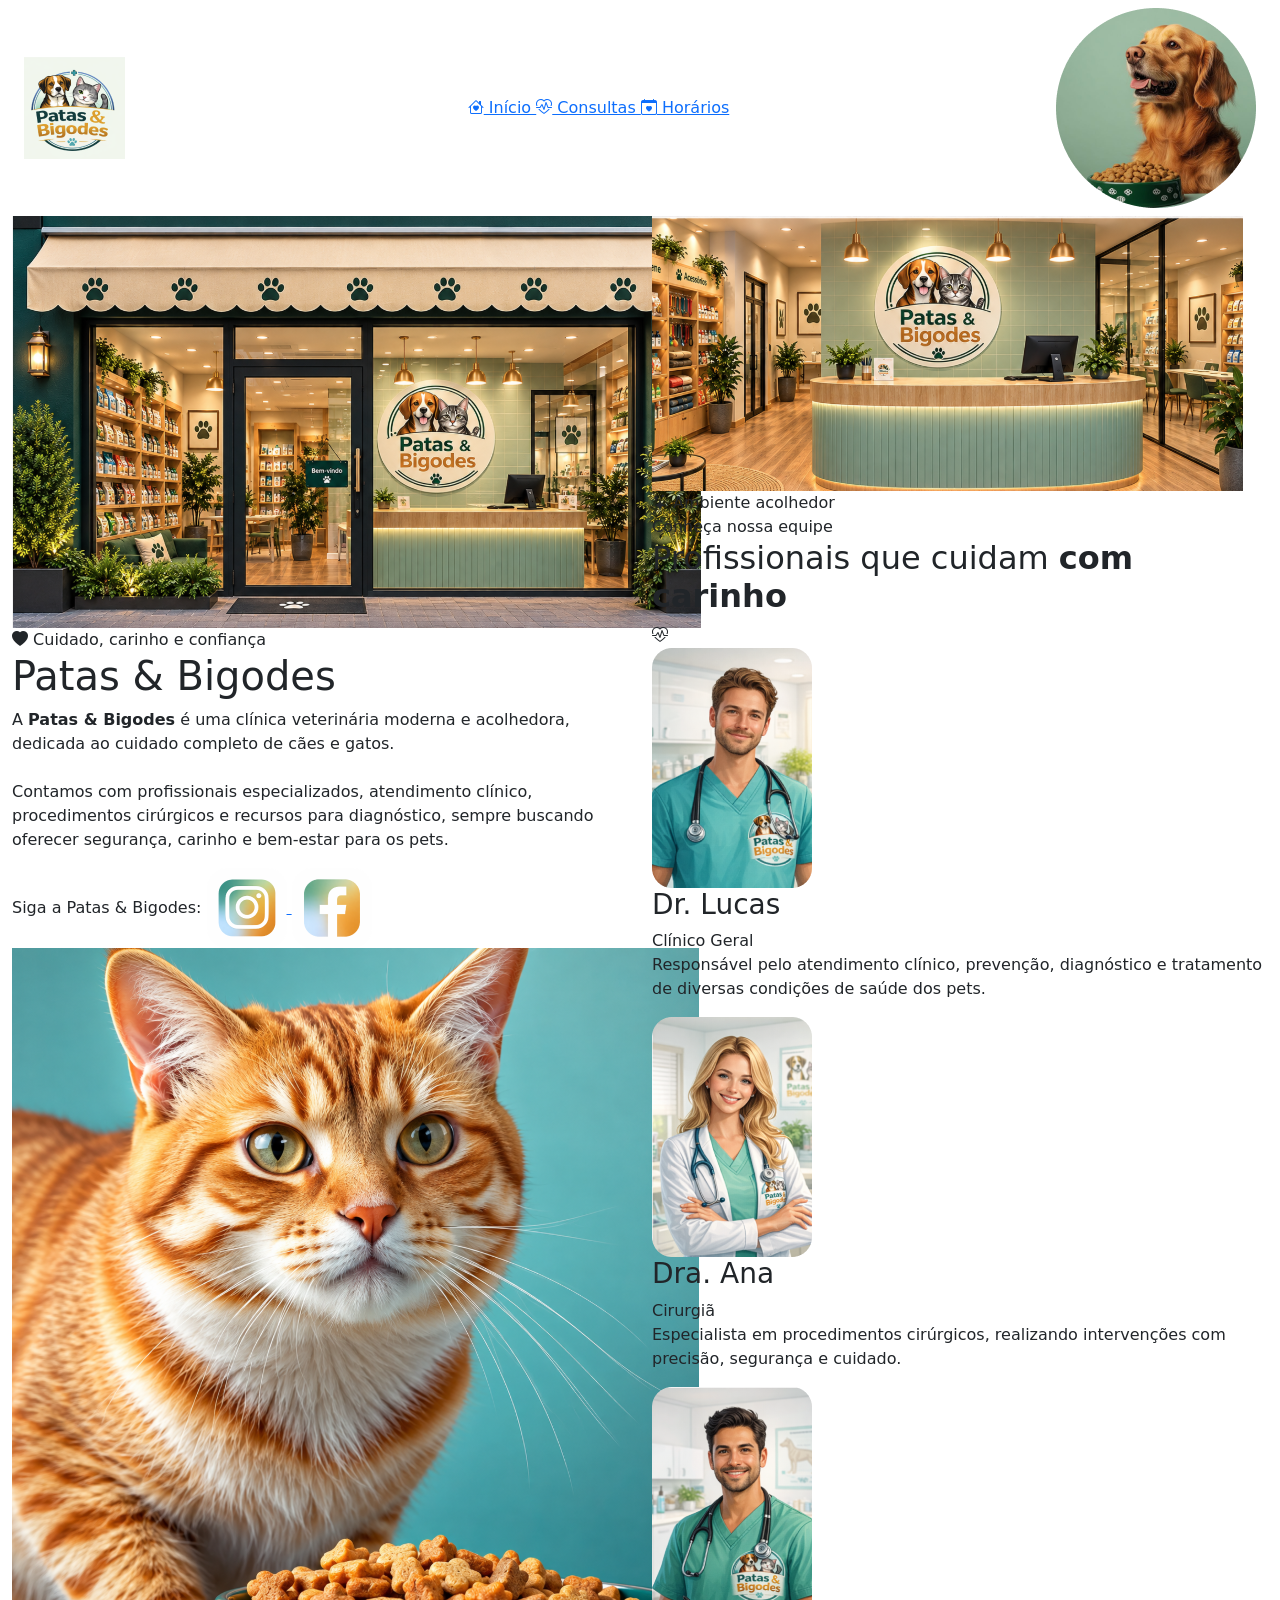
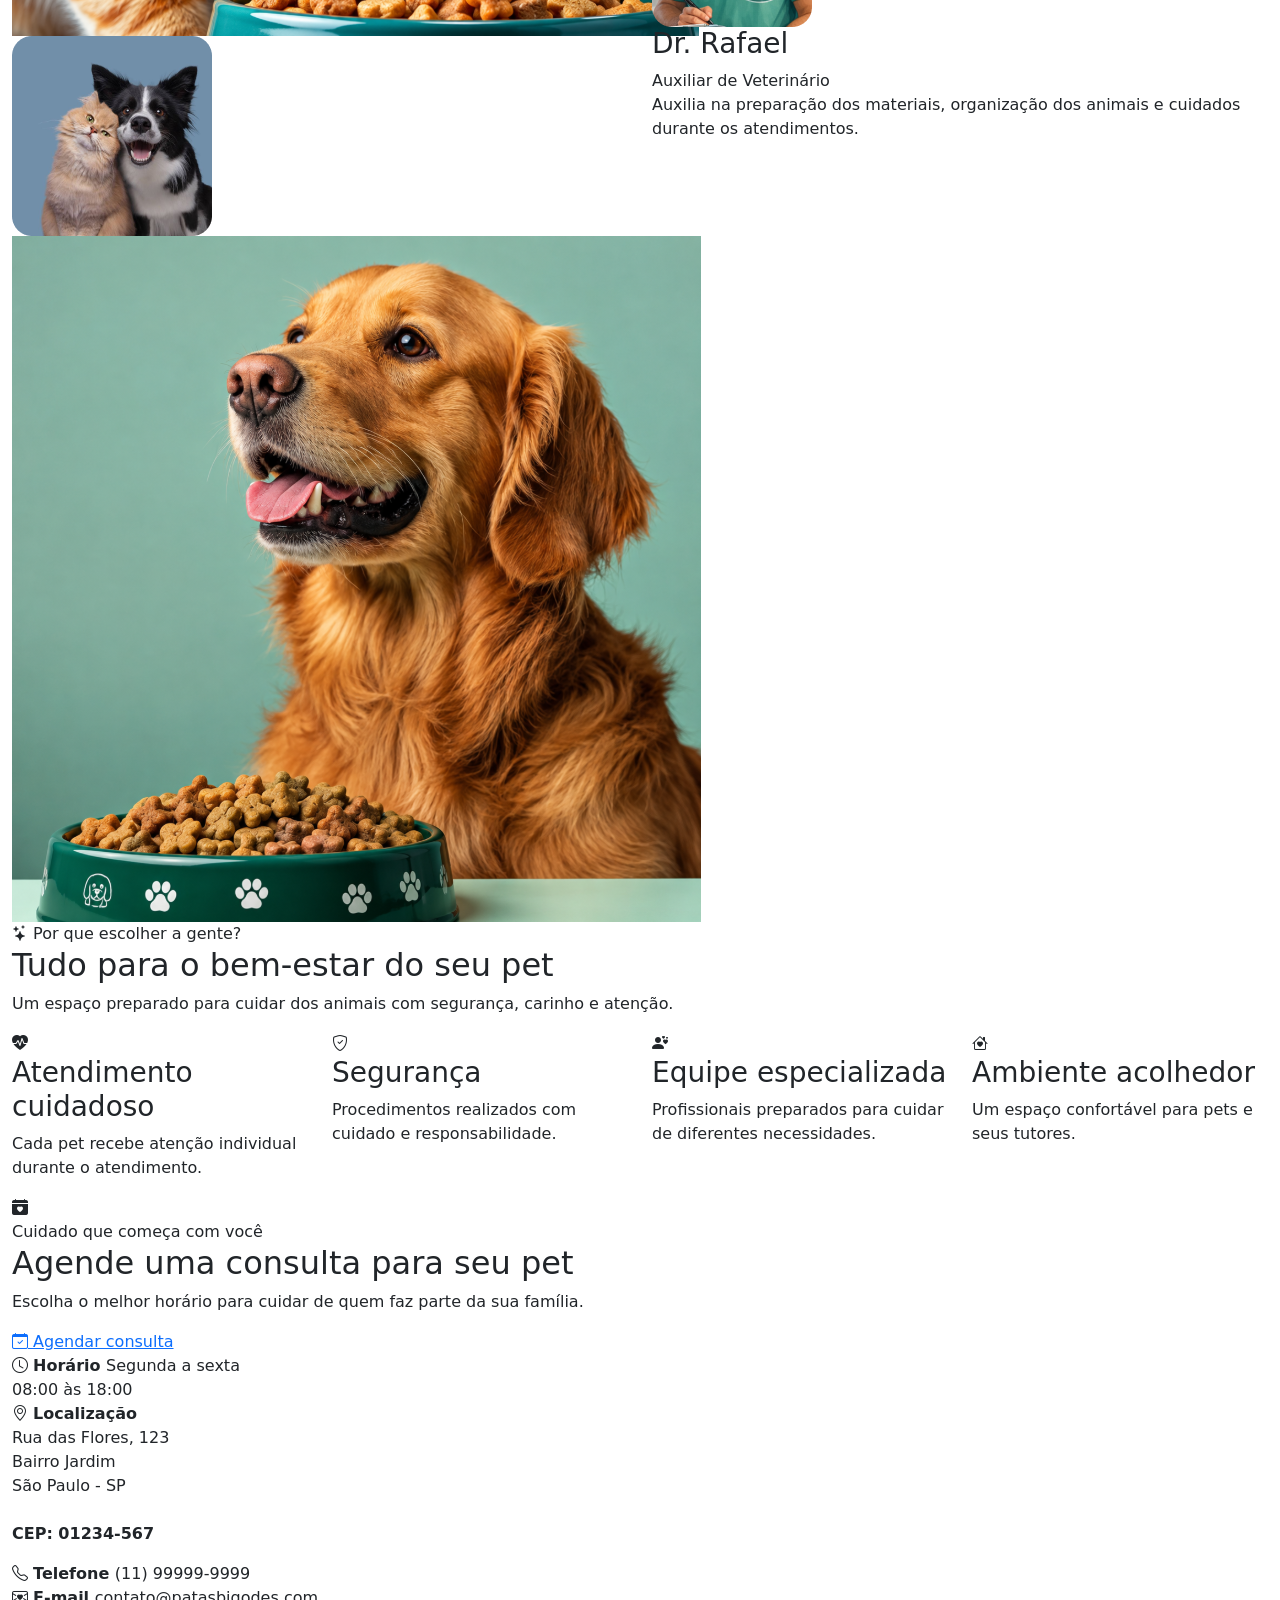
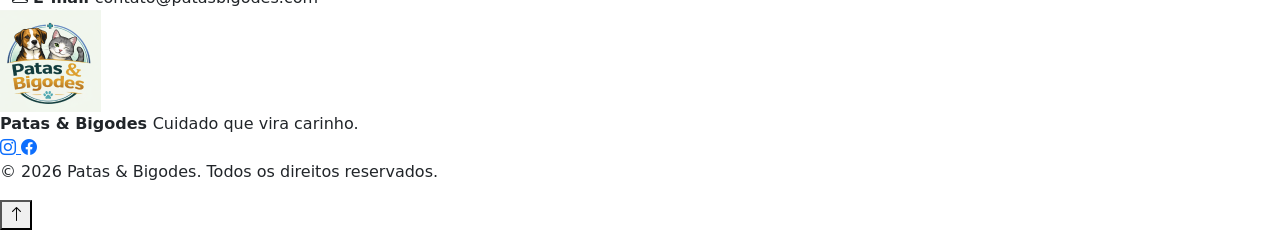
==== src/main/resources/templates/apresentacao.html @ 88928b93 "Primeiro commit" ====
<!DOCTYPE html>
<html lang="pt-BR">

<head>
    <meta charset="UTF-8">
    <meta name="viewport" content="width=device-width, initial-scale=1.0">

    <title>Patas & Bigodes | Clínica Veterinária</title>

    <!-- Bootstrap -->
    <link href="https://cdn.jsdelivr.net/npm/bootstrap@5.3.8/dist/css/bootstrap.min.css" rel="stylesheet">

    <!-- Bootstrap Icons -->
    <link rel="stylesheet" href="https://cdn.jsdelivr.net/npm/bootstrap-icons@1.13.1/font/bootstrap-icons.min.css">

    <!-- CSS próprio -->
    <link rel="stylesheet" href="/static/css/apresentacao.css">
</head>

<body>

    <!-- ================= HEADER ================= -->

    <header class="header">

        <nav class="navbar navbar-expand-lg navbar-dark">

            <div class="container-fluid px-3 px-lg-4">

                <!-- LOGO -->
                <a href="apresentacao.html" class="navbar-brand">
                    <img src="../static/img/logo.png" class="logo" alt="Logo Patas & Bigodes">
                </a>

                <!-- MENU MOBILE -->
                <button class="navbar-toggler" type="button" data-bs-toggle="collapse" data-bs-target="#menuPrincipal"
                    aria-controls="menuPrincipal" aria-expanded="false" aria-label="Abrir menu">

                    <span class="navbar-toggler-icon"></span>

                </button>

                <!-- MENU -->
                <div class="collapse navbar-collapse" id="menuPrincipal">

                    <div class="menu mx-auto">

                        <a href="apresentacao.html" class="menu-link ativo">
                            <i class="bi bi-house-heart"></i>
                            Início
                        </a>

                        <a href="consultas.html" class="menu-link">
                            <i class="bi bi-heart-pulse"></i>
                            Consultas
                        </a>

                        <a href="horarios.html" class="menu-link">
                            <i class="bi bi-calendar-heart"></i>
                            Horários
                        </a>

                    </div>

                    <!-- PERFIL -->
                    <a href="/templates/carteirinha.html" class="perfil-link">

                        <img src="../static/img/cachorro.png" class="perfil" alt="Área do cliente">

                    </a>

                </div>

            </div>

        </nav>

    </header>


    <!-- ================= CONTEÚDO ================= -->

    <main>

        <!-- HERO -->

        <section class="hero">

            <div class="container-fluid">

                <div class="row g-4 align-items-stretch">

                    <!-- COLUNA ESQUERDA -->

                    <div class="col-lg-6">

                        <div class="card-principal h-100">

                            <div class="imagem-container">

                                <img src="../static/img/vet.png" class="imagem-principal"
                                    alt="Parte externa da clínica veterinária">

                                <div class="imagem-legenda">
                                    <i class="bi bi-heart-fill"></i>
                                    Cuidado, carinho e confiança
                                </div>

                            </div>


                            <div class="conteudo-principal">

                                <h1 class="titulo">
                                    Patas
                                    <span>&</span>
                                    Bigodes
                                </h1>

                                <p class="descricao">

                                    A <strong>Patas & Bigodes</strong> é uma clínica
                                    veterinária moderna e acolhedora, dedicada ao
                                    cuidado completo de cães e gatos.

                                    <br><br>

                                    Contamos com profissionais especializados,
                                    atendimento clínico, procedimentos cirúrgicos
                                    e recursos para diagnóstico, sempre buscando
                                    oferecer segurança, carinho e bem-estar para
                                    os pets.

                                </p>


                                <!-- REDES SOCIAIS -->

                                <div class="redes">

                                    <span class="redes-titulo">
                                        Siga a Patas & Bigodes:
                                    </span>

                                    <a href="#" class="rede" aria-label="Instagram">

                                        <img src="../static/img/insta.png" alt="Instagram">

                                    </a>

                                    <a href="#" class="rede" aria-label="Facebook">

                                        <img src="../static/img/facebook.png" alt="Facebook">

                                    </a>

                                </div>


                                <!-- PETS -->

                                <div class="animais">

                                    <div class="animal-item">
                                        <img src="../static/img/cat.png" class="animal" alt="Gato">
                                    </div>

                                    <div class="animal-item destaque">
                                        <img src="../static/img/cat_dog.png" class="animal" alt="Gato e cachorro">
                                    </div>

                                    <div class="animal-item">
                                        <img src="../static/img/dog.png" class="animal" alt="Cachorro">
                                    </div>

                                </div>

                            </div>

                        </div>

                    </div>


                    <!-- COLUNA DIREITA -->

                    <div class="col-lg-6">

                        <div class="card-recepcao h-100">

                            <div class="imagem-recepcao-container">

                                <img src="../static/img/vet2.png" class="imagem-recepcao" alt="Recepção da clínica">

                                <div class="recepcao-badge">

                                    <i class="bi bi-stars"></i>

                                    Ambiente acolhedor

                                </div>

                            </div>


                            <div class="profissionais-area">

                                <div class="section-title">

                                    <div>
                                        <span>Conheça nossa equipe</span>

                                        <h2>
                                            Profissionais que cuidam
                                            <strong>com carinho</strong>
                                        </h2>
                                    </div>

                                    <i class="bi bi-heart-pulse"></i>

                                </div>


                                <!-- PROFISSIONAL 1 -->

                                <article class="profissional">

                                    <img src="../static/img/dr_lucas.png" class="foto-profissional" alt="Dr. Lucas">

                                    <div class="texto-profissional">

                                        <h3>
                                            Dr. Lucas
                                        </h3>

                                        <span class="cargo">
                                            Clínico Geral
                                        </span>

                                        <p>
                                            Responsável pelo atendimento clínico,
                                            prevenção, diagnóstico e tratamento
                                            de diversas condições de saúde dos pets.
                                        </p>

                                    </div>

                                </article>


                                <!-- PROFISSIONAL 2 -->

                                <article class="profissional">

                                    <img src="../static/img/dra_ana.png" class="foto-profissional" alt="Dra. Ana">

                                    <div class="texto-profissional">

                                        <h3>
                                            Dra. Ana
                                        </h3>

                                        <span class="cargo">
                                            Cirurgiã
                                        </span>

                                        <p>
                                            Especialista em procedimentos cirúrgicos,
                                            realizando intervenções com precisão,
                                            segurança e cuidado.
                                        </p>

                                    </div>

                                </article>


                                <!-- PROFISSIONAL 3 -->

                                <article class="profissional">

                                    <img src="../static/img/dr_rafa.png" class="foto-profissional" alt="Dr. Rafael">

                                    <div class="texto-profissional">

                                        <h3>
                                            Dr. Rafael
                                        </h3>

                                        <span class="cargo">
                                            Auxiliar de Veterinário
                                        </span>

                                        <p>
                                            Auxilia na preparação dos materiais,
                                            organização dos animais e cuidados
                                            durante os atendimentos.
                                        </p>

                                    </div>

                                </article>

                            </div>

                        </div>

                    </div>

                </div>

            </div>

        </section>


        <!-- ================= BENEFÍCIOS ================= -->

        <section class="beneficios-section">

            <div class="container-fluid">

                <div class="section-heading">

                    <span>
                        <i class="bi bi-stars"></i>
                        Por que escolher a gente?
                    </span>

                    <h2>
                        Tudo para o bem-estar do seu pet
                    </h2>

                    <p>
                        Um espaço preparado para cuidar dos animais
                        com segurança, carinho e atenção.
                    </p>

                </div>


                <div class="row g-4">

                    <div class="col-md-6 col-lg-3">

                        <div class="beneficio">

                            <div class="beneficio-icone">
                                <i class="bi bi-heart-pulse-fill"></i>
                            </div>

                            <h3>
                                Atendimento cuidadoso
                            </h3>

                            <p>
                                Cada pet recebe atenção individual
                                durante o atendimento.
                            </p>

                        </div>

                    </div>


                    <div class="col-md-6 col-lg-3">

                        <div class="beneficio">

                            <div class="beneficio-icone">
                                <i class="bi bi-shield-check"></i>
                            </div>

                            <h3>
                                Segurança
                            </h3>

                            <p>
                                Procedimentos realizados com cuidado
                                e responsabilidade.
                            </p>

                        </div>

                    </div>


                    <div class="col-md-6 col-lg-3">

                        <div class="beneficio">

                            <div class="beneficio-icone">
                                <i class="bi bi-person-hearts"></i>
                            </div>

                            <h3>
                                Equipe especializada
                            </h3>

                            <p>
                                Profissionais preparados para cuidar
                                de diferentes necessidades.
                            </p>

                        </div>

                    </div>


                    <div class="col-md-6 col-lg-3">

                        <div class="beneficio">

                            <div class="beneficio-icone">
                                <i class="bi bi-house-heart"></i>
                            </div>

                            <h3>
                                Ambiente acolhedor
                            </h3>

                            <p>
                                Um espaço confortável para pets
                                e seus tutores.
                            </p>

                        </div>

                    </div>

                </div>

            </div>

        </section>


        <!-- ================= AGENDAMENTO ================= -->

        <section class="agendamento-section">

            <div class="container-fluid">

                <div class="agendamento">

                    <div class="agendamento-info">

                        <div class="agendamento-icone">
                            <i class="bi bi-calendar-heart-fill"></i>
                        </div>

                        <div>

                            <span class="pequeno-titulo">
                                Cuidado que começa com você
                            </span>

                            <h2>
                                Agende uma consulta para seu pet
                            </h2>

                            <p>
                                Escolha o melhor horário para cuidar
                                de quem faz parte da sua família.
                            </p>

                        </div>

                    </div>


                    <a href="consultas.html" class="btn-principal">

                        <i class="bi bi-calendar-check"></i>

                        Agendar consulta

                    </a>

                </div>

            </div>

        </section>


        <!-- ================= INFORMAÇÕES ================= -->

        <section class="informacoes-section">

            <div class="container-fluid">

                <div class="informacoes">

                    <div class="info-item">

                        <i class="bi bi-clock"></i>

                        <strong>
                            Horário
                        </strong>

                        <span>
                            Segunda a sexta<br>
                            08:00 às 18:00
                        </span>

                    </div>


                    <div class="info-item">

                        <i class="bi bi-geo-alt"></i>

                        <strong>
                            Localização
                        </strong>

                        <p>
                            <span>
                                Rua das Flores, 123
                                <br>

                                Bairro Jardim
                                <br>

                                São Paulo - SP

                                <br><br>

                                <strong>CEP: 01234-567</strong>
                            </span>
                        </p>

                    </div>


                    <div class="info-item">

                        <i class="bi bi-telephone"></i>

                        <strong>
                            Telefone
                        </strong>

                        <span>
                            (11) 99999-9999
                        </span>

                    </div>


                    <div class="info-item">

                        <i class="bi bi-envelope-heart"></i>

                        <strong>
                            E-mail
                        </strong>

                        <span>
                            contato@patasbigodes.com
                        </span>

                    </div>

                </div>

            </div>

        </section>

    </main>


    <!-- ================= FOOTER ================= -->

    <footer>

        <div class="footer-content">


            <!-- LOGO -->

            <div class="footer-logo">

                <img src="../static/img/logo.png" alt="Patas & Bigodes">

                <div>

                    <strong>
                        Patas & Bigodes
                    </strong>

                    <span>
                        Cuidado que vira carinho.
                    </span>

                </div>

            </div>


            <!-- REDES SOCIAIS -->

            <div class="footer-social">

                <a href="https://www.instagram.com/" target="_blank" aria-label="Instagram">

                    <i class="bi bi-instagram"></i>

                </a>


                <a href="https://www.facebook.com/" target="_blank" aria-label="Facebook">

                    <i class="bi bi-facebook"></i>

                </a>

            </div>


            <!-- COPYRIGHT -->

            <p>
                © 2026 Patas & Bigodes.
                Todos os direitos reservados.
            </p>

        </div>

    </footer>


    <!-- Bootstrap JS apenas para o menu responsivo -->
    <script src="../static/js/apresentacao.js"></script>

</body>

</html>
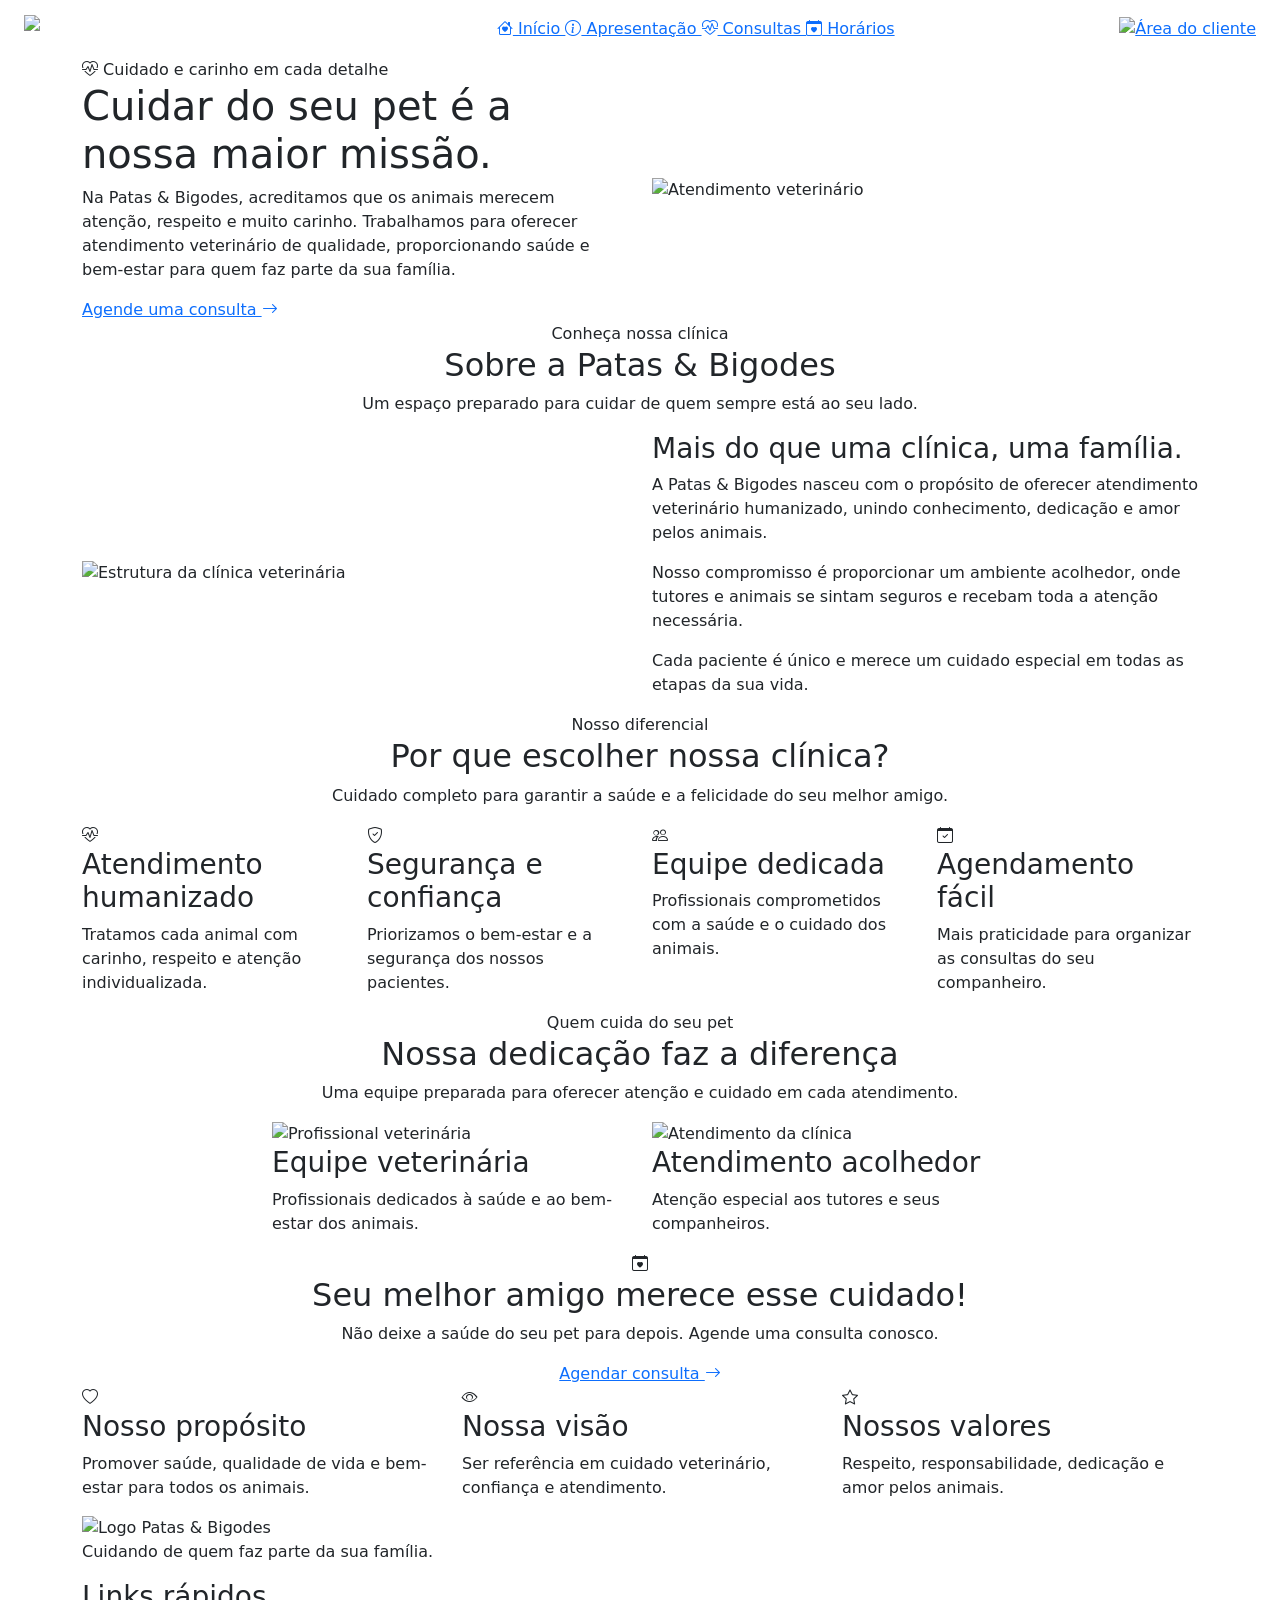
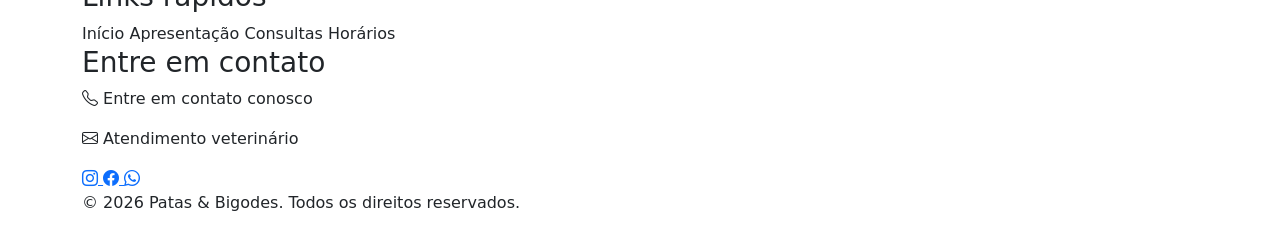
==== commit 5e2e4af5: "começando o backend" ====
--- a/src/main/resources/templates/apresentacao.html
+++ b/src/main/resources/templates/apresentacao.html
@@ -1,308 +1,326 @@
 <!DOCTYPE html>
-<html lang="pt-BR">
+<html lang="pt-BR" xmlns:th="http://www.thymeleaf.org">
 
 <head>
     <meta charset="UTF-8">
-    <meta name="viewport" content="width=device-width, initial-scale=1.0">
-
-    <title>Patas & Bigodes | Clínica Veterinária</title>
-
-    <!-- Bootstrap -->
-    <link href="https://cdn.jsdelivr.net/npm/bootstrap@5.3.8/dist/css/bootstrap.min.css" rel="stylesheet">
-
-    <!-- Bootstrap Icons -->
-    <link rel="stylesheet" href="https://cdn.jsdelivr.net/npm/bootstrap-icons@1.13.1/font/bootstrap-icons.min.css">
-
-    <!-- CSS próprio -->
-    <link rel="stylesheet" href="/static/css/apresentacao.css">
+    <meta name="viewport" content="width=device-width, initial-scale=1">
+
+    <title>Apresentação | Patas & Bigodes</title>
+
+    <link rel="icon" type="image/png" th:href="@{/img/favicon.png}">
+
+    <link href="https://cdn.jsdelivr.net/npm/bootstrap@5.3.8/dist/css/bootstrap.min.css"
+          rel="stylesheet">
+
+    <link rel="stylesheet"
+          href="https://cdn.jsdelivr.net/npm/bootstrap-icons@1.13.1/font/bootstrap-icons.min.css">
+
+    <link rel="stylesheet" th:href="@{/css/apresentacao.css}">
 </head>
 
 <body>
 
-    <!-- ================= HEADER ================= -->
-
-    <header class="header">
-
-        <nav class="navbar navbar-expand-lg navbar-dark">
-
-            <div class="container-fluid px-3 px-lg-4">
-
-                <!-- LOGO -->
-                <a href="apresentacao.html" class="navbar-brand">
-                    <img src="../static/img/logo.png" class="logo" alt="Logo Patas & Bigodes">
+<header class="header">
+
+    <nav class="navbar navbar-expand-lg navbar-dark">
+
+        <div class="container-fluid px-3 px-lg-4">
+
+            <a th:href="@{/}" class="navbar-brand">
+                <img th:src="@{/img/logo.png}"
+                     class="logo"
+                     alt="Logo Patas & Bigodes">
+            </a>
+
+            <button class="navbar-toggler"
+                    type="button"
+                    data-bs-toggle="collapse"
+                    data-bs-target="#menuPrincipal"
+                    aria-controls="menuPrincipal"
+                    aria-expanded="false"
+                    aria-label="Abrir menu">
+
+                <span class="navbar-toggler-icon"></span>
+
+            </button>
+
+            <div class="collapse navbar-collapse" id="menuPrincipal">
+
+                <div class="menu mx-auto">
+
+                    <a th:href="@{/}" class="menu-link">
+                        <i class="bi bi-house-heart"></i>
+                        Início
+                    </a>
+
+                    <a th:href="@{/apresentacao}" class="menu-link">
+                        <i class="bi bi-info-circle"></i>
+                        Apresentação
+                    </a>
+
+                    <a th:href="@{/consultas}" class="menu-link">
+                        <i class="bi bi-heart-pulse"></i>
+                        Consultas
+                    </a>
+
+                    <a th:href="@{/horarios}" class="menu-link">
+                        <i class="bi bi-calendar-heart"></i>
+                        Horários
+                    </a>
+
+                </div>
+
+                <a th:href="@{/carteirinha}"
+                   class="perfil-link"
+                   title="Área do cliente"
+                   aria-label="Área do cliente">
+
+                    <img th:src="@{/img/cachorro.png}"
+                         class="perfil"
+                         alt="Área do cliente">
+
                 </a>
 
-                <!-- MENU MOBILE -->
-                <button class="navbar-toggler" type="button" data-bs-toggle="collapse" data-bs-target="#menuPrincipal"
-                    aria-controls="menuPrincipal" aria-expanded="false" aria-label="Abrir menu">
-
-                    <span class="navbar-toggler-icon"></span>
-
-                </button>
-
-                <!-- MENU -->
-                <div class="collapse navbar-collapse" id="menuPrincipal">
-
-                    <div class="menu mx-auto">
-
-                        <a href="apresentacao.html" class="menu-link ativo">
-                            <i class="bi bi-house-heart"></i>
-                            Início
+            </div>
+
+        </div>
+
+    </nav>
+
+</header>
+
+<main>
+
+    <section class="apresentacao-principal">
+
+        <div class="container">
+
+            <div class="row align-items-center g-4">
+
+                <div class="col-lg-6">
+
+                    <div class="card-principal">
+
+                        <span class="subtitulo">
+                            <i class="bi bi-heart-pulse"></i>
+                            Cuidado e carinho em cada detalhe
+                        </span>
+
+                        <h1>
+                            Cuidar do seu pet é a nossa
+                            <span>maior missão.</span>
+                        </h1>
+
+                        <p>
+                            Na Patas & Bigodes, acreditamos que os animais
+                            merecem atenção, respeito e muito carinho.
+                            Trabalhamos para oferecer atendimento veterinário
+                            de qualidade, proporcionando saúde e bem-estar
+                            para quem faz parte da sua família.
+                        </p>
+
+                        <a th:href="@{/consultas}" class="btn-agendar">
+                            Agende uma consulta
+                            <i class="bi bi-arrow-right"></i>
                         </a>
 
-                        <a href="consultas.html" class="menu-link">
-                            <i class="bi bi-heart-pulse"></i>
-                            Consultas
-                        </a>
-
-                        <a href="horarios.html" class="menu-link">
-                            <i class="bi bi-calendar-heart"></i>
-                            Horários
-                        </a>
-
-                    </div>
-
-                    <!-- PERFIL -->
-                    <a href="/templates/carteirinha.html" class="perfil-link">
-
-                        <img src="../static/img/cachorro.png" class="perfil" alt="Área do cliente">
-
-                    </a>
-
-                </div>
-
-            </div>
-
-        </nav>
-
-    </header>
-
-
-    <!-- ================= CONTEÚDO ================= -->
-
-    <main>
-
-        <!-- HERO -->
-
-        <section class="hero">
-
-            <div class="container-fluid">
-
-                <div class="row g-4 align-items-stretch">
-
-                    <!-- COLUNA ESQUERDA -->
-
-                    <div class="col-lg-6">
-
-                        <div class="card-principal h-100">
-
-                            <div class="imagem-container">
-
-                                <img src="../static/img/vet.png" class="imagem-principal"
-                                    alt="Parte externa da clínica veterinária">
-
-                                <div class="imagem-legenda">
-                                    <i class="bi bi-heart-fill"></i>
-                                    Cuidado, carinho e confiança
-                                </div>
-
-                            </div>
-
-
-                            <div class="conteudo-principal">
-
-                                <h1 class="titulo">
-                                    Patas
-                                    <span>&</span>
-                                    Bigodes
-                                </h1>
-
-                                <p class="descricao">
-
-                                    A <strong>Patas & Bigodes</strong> é uma clínica
-                                    veterinária moderna e acolhedora, dedicada ao
-                                    cuidado completo de cães e gatos.
-
-                                    <br><br>
-
-                                    Contamos com profissionais especializados,
-                                    atendimento clínico, procedimentos cirúrgicos
-                                    e recursos para diagnóstico, sempre buscando
-                                    oferecer segurança, carinho e bem-estar para
-                                    os pets.
-
-                                </p>
-
-
-                                <!-- REDES SOCIAIS -->
-
-                                <div class="redes">
-
-                                    <span class="redes-titulo">
-                                        Siga a Patas & Bigodes:
-                                    </span>
-
-                                    <a href="#" class="rede" aria-label="Instagram">
-
-                                        <img src="../static/img/insta.png" alt="Instagram">
-
-                                    </a>
-
-                                    <a href="#" class="rede" aria-label="Facebook">
-
-                                        <img src="../static/img/facebook.png" alt="Facebook">
-
-                                    </a>
-
-                                </div>
-
-
-                                <!-- PETS -->
-
-                                <div class="animais">
-
-                                    <div class="animal-item">
-                                        <img src="../static/img/cat.png" class="animal" alt="Gato">
-                                    </div>
-
-                                    <div class="animal-item destaque">
-                                        <img src="../static/img/cat_dog.png" class="animal" alt="Gato e cachorro">
-                                    </div>
-
-                                    <div class="animal-item">
-                                        <img src="../static/img/dog.png" class="animal" alt="Cachorro">
-                                    </div>
-
-                                </div>
-
-                            </div>
-
+                    </div>
+
+                </div>
+
+                <div class="col-lg-6">
+
+                    <div class="card-recepcao">
+                        <img th:src="@{/img/veterinaria.png}"
+                             alt="Atendimento veterinário"
+                             class="img-fluid">
+                    </div>
+
+                </div>
+
+            </div>
+
+        </div>
+
+    </section>
+
+    <section class="sobre-clinica">
+
+        <div class="container">
+
+            <div class="titulo-secao text-center">
+                <span>Conheça nossa clínica</span>
+                <h2>Sobre a Patas & Bigodes</h2>
+                <p>
+                    Um espaço preparado para cuidar de quem sempre está
+                    ao seu lado.
+                </p>
+            </div>
+
+            <div class="row align-items-center g-4">
+
+                <div class="col-lg-6">
+
+                    <img th:src="@{/img/clinica.png}"
+                         alt="Estrutura da clínica veterinária"
+                         class="img-fluid imagem-clinica">
+
+                </div>
+
+                <div class="col-lg-6">
+
+                    <div class="texto-sobre">
+
+                        <h3>Mais do que uma clínica, uma família.</h3>
+
+                        <p>
+                            A Patas & Bigodes nasceu com o propósito de
+                            oferecer atendimento veterinário humanizado,
+                            unindo conhecimento, dedicação e amor pelos
+                            animais.
+                        </p>
+
+                        <p>
+                            Nosso compromisso é proporcionar um ambiente
+                            acolhedor, onde tutores e animais se sintam
+                            seguros e recebam toda a atenção necessária.
+                        </p>
+
+                        <p>
+                            Cada paciente é único e merece um cuidado
+                            especial em todas as etapas da sua vida.
+                        </p>
+
+                    </div>
+
+                </div>
+
+            </div>
+
+        </div>
+
+    </section>
+
+    <section class="beneficios-section">
+
+        <div class="container">
+
+            <div class="titulo-secao text-center">
+                <span>Nosso diferencial</span>
+                <h2>Por que escolher nossa clínica?</h2>
+                <p>
+                    Cuidado completo para garantir a saúde e a felicidade
+                    do seu melhor amigo.
+                </p>
+            </div>
+
+            <div class="row g-4">
+
+                <div class="col-md-6 col-lg-3">
+
+                    <div class="beneficio">
+                        <i class="bi bi-heart-pulse"></i>
+                        <h3>Atendimento humanizado</h3>
+                        <p>
+                            Tratamos cada animal com carinho, respeito
+                            e atenção individualizada.
+                        </p>
+                    </div>
+
+                </div>
+
+                <div class="col-md-6 col-lg-3">
+
+                    <div class="beneficio">
+                        <i class="bi bi-shield-check"></i>
+                        <h3>Segurança e confiança</h3>
+                        <p>
+                            Priorizamos o bem-estar e a segurança
+                            dos nossos pacientes.
+                        </p>
+                    </div>
+
+                </div>
+
+                <div class="col-md-6 col-lg-3">
+
+                    <div class="beneficio">
+                        <i class="bi bi-people"></i>
+                        <h3>Equipe dedicada</h3>
+                        <p>
+                            Profissionais comprometidos com a saúde
+                            e o cuidado dos animais.
+                        </p>
+                    </div>
+
+                </div>
+
+                <div class="col-md-6 col-lg-3">
+
+                    <div class="beneficio">
+                        <i class="bi bi-calendar-check"></i>
+                        <h3>Agendamento fácil</h3>
+                        <p>
+                            Mais praticidade para organizar as consultas
+                            do seu companheiro.
+                        </p>
+                    </div>
+
+                </div>
+
+            </div>
+
+        </div>
+
+    </section>
+
+    <section class="profissionais-section">
+
+        <div class="container">
+
+            <div class="titulo-secao text-center">
+                <span>Quem cuida do seu pet</span>
+                <h2>Nossa dedicação faz a diferença</h2>
+                <p>
+                    Uma equipe preparada para oferecer atenção e cuidado
+                    em cada atendimento.
+                </p>
+            </div>
+
+            <div class="row justify-content-center g-4">
+
+                <div class="col-md-6 col-lg-4">
+
+                    <div class="profissional">
+
+                        <img th:src="@{/img/veterinaria-equipe.png}"
+                             alt="Profissional veterinária">
+
+                        <div class="profissional-info">
+                            <h3>Equipe veterinária</h3>
+                            <p>
+                                Profissionais dedicados à saúde e ao
+                                bem-estar dos animais.
+                            </p>
                         </div>
 
                     </div>
 
-
-                    <!-- COLUNA DIREITA -->
-
-                    <div class="col-lg-6">
-
-                        <div class="card-recepcao h-100">
-
-                            <div class="imagem-recepcao-container">
-
-                                <img src="../static/img/vet2.png" class="imagem-recepcao" alt="Recepção da clínica">
-
-                                <div class="recepcao-badge">
-
-                                    <i class="bi bi-stars"></i>
-
-                                    Ambiente acolhedor
-
-                                </div>
-
-                            </div>
-
-
-                            <div class="profissionais-area">
-
-                                <div class="section-title">
-
-                                    <div>
-                                        <span>Conheça nossa equipe</span>
-
-                                        <h2>
-                                            Profissionais que cuidam
-                                            <strong>com carinho</strong>
-                                        </h2>
-                                    </div>
-
-                                    <i class="bi bi-heart-pulse"></i>
-
-                                </div>
-
-
-                                <!-- PROFISSIONAL 1 -->
-
-                                <article class="profissional">
-
-                                    <img src="../static/img/dr_lucas.png" class="foto-profissional" alt="Dr. Lucas">
-
-                                    <div class="texto-profissional">
-
-                                        <h3>
-                                            Dr. Lucas
-                                        </h3>
-
-                                        <span class="cargo">
-                                            Clínico Geral
-                                        </span>
-
-                                        <p>
-                                            Responsável pelo atendimento clínico,
-                                            prevenção, diagnóstico e tratamento
-                                            de diversas condições de saúde dos pets.
-                                        </p>
-
-                                    </div>
-
-                                </article>
-
-
-                                <!-- PROFISSIONAL 2 -->
-
-                                <article class="profissional">
-
-                                    <img src="../static/img/dra_ana.png" class="foto-profissional" alt="Dra. Ana">
-
-                                    <div class="texto-profissional">
-
-                                        <h3>
-                                            Dra. Ana
-                                        </h3>
-
-                                        <span class="cargo">
-                                            Cirurgiã
-                                        </span>
-
-                                        <p>
-                                            Especialista em procedimentos cirúrgicos,
-                                            realizando intervenções com precisão,
-                                            segurança e cuidado.
-                                        </p>
-
-                                    </div>
-
-                                </article>
-
-
-                                <!-- PROFISSIONAL 3 -->
-
-                                <article class="profissional">
-
-                                    <img src="../static/img/dr_rafa.png" class="foto-profissional" alt="Dr. Rafael">
-
-                                    <div class="texto-profissional">
-
-                                        <h3>
-                                            Dr. Rafael
-                                        </h3>
-
-                                        <span class="cargo">
-                                            Auxiliar de Veterinário
-                                        </span>
-
-                                        <p>
-                                            Auxilia na preparação dos materiais,
-                                            organização dos animais e cuidados
-                                            durante os atendimentos.
-                                        </p>
-
-                                    </div>
-
-                                </article>
-
-                            </div>
-
+                </div>
+
+                <div class="col-md-6 col-lg-4">
+
+                    <div class="profissional">
+
+                        <img th:src="@{/img/atendimento.png}"
+                             alt="Atendimento da clínica">
+
+                        <div class="profissional-info">
+                            <h3>Atendimento acolhedor</h3>
+                            <p>
+                                Atenção especial aos tutores e seus
+                                companheiros.
+                            </p>
                         </div>
 
                     </div>
@@ -311,331 +329,161 @@
 
             </div>
 
-        </section>
-
-
-        <!-- ================= BENEFÍCIOS ================= -->
-
-        <section class="beneficios-section">
-
-            <div class="container-fluid">
-
-                <div class="section-heading">
-
-                    <span>
-                        <i class="bi bi-stars"></i>
-                        Por que escolher a gente?
-                    </span>
-
-                    <h2>
-                        Tudo para o bem-estar do seu pet
-                    </h2>
-
-                    <p>
-                        Um espaço preparado para cuidar dos animais
-                        com segurança, carinho e atenção.
-                    </p>
-
-                </div>
-
-
-                <div class="row g-4">
-
-                    <div class="col-md-6 col-lg-3">
-
-                        <div class="beneficio">
-
-                            <div class="beneficio-icone">
-                                <i class="bi bi-heart-pulse-fill"></i>
-                            </div>
-
-                            <h3>
-                                Atendimento cuidadoso
-                            </h3>
-
-                            <p>
-                                Cada pet recebe atenção individual
-                                durante o atendimento.
-                            </p>
-
-                        </div>
-
-                    </div>
-
-
-                    <div class="col-md-6 col-lg-3">
-
-                        <div class="beneficio">
-
-                            <div class="beneficio-icone">
-                                <i class="bi bi-shield-check"></i>
-                            </div>
-
-                            <h3>
-                                Segurança
-                            </h3>
-
-                            <p>
-                                Procedimentos realizados com cuidado
-                                e responsabilidade.
-                            </p>
-
-                        </div>
-
-                    </div>
-
-
-                    <div class="col-md-6 col-lg-3">
-
-                        <div class="beneficio">
-
-                            <div class="beneficio-icone">
-                                <i class="bi bi-person-hearts"></i>
-                            </div>
-
-                            <h3>
-                                Equipe especializada
-                            </h3>
-
-                            <p>
-                                Profissionais preparados para cuidar
-                                de diferentes necessidades.
-                            </p>
-
-                        </div>
-
-                    </div>
-
-
-                    <div class="col-md-6 col-lg-3">
-
-                        <div class="beneficio">
-
-                            <div class="beneficio-icone">
-                                <i class="bi bi-house-heart"></i>
-                            </div>
-
-                            <h3>
-                                Ambiente acolhedor
-                            </h3>
-
-                            <p>
-                                Um espaço confortável para pets
-                                e seus tutores.
-                            </p>
-
-                        </div>
-
-                    </div>
-
-                </div>
-
-            </div>
-
-        </section>
-
-
-        <!-- ================= AGENDAMENTO ================= -->
-
-        <section class="agendamento-section">
-
-            <div class="container-fluid">
-
-                <div class="agendamento">
-
-                    <div class="agendamento-info">
-
-                        <div class="agendamento-icone">
-                            <i class="bi bi-calendar-heart-fill"></i>
-                        </div>
-
-                        <div>
-
-                            <span class="pequeno-titulo">
-                                Cuidado que começa com você
-                            </span>
-
-                            <h2>
-                                Agende uma consulta para seu pet
-                            </h2>
-
-                            <p>
-                                Escolha o melhor horário para cuidar
-                                de quem faz parte da sua família.
-                            </p>
-
-                        </div>
-
-                    </div>
-
-
-                    <a href="consultas.html" class="btn-principal">
-
-                        <i class="bi bi-calendar-check"></i>
-
-                        Agendar consulta
-
-                    </a>
-
-                </div>
-
-            </div>
-
-        </section>
-
-
-        <!-- ================= INFORMAÇÕES ================= -->
-
-        <section class="informacoes-section">
-
-            <div class="container-fluid">
-
-                <div class="informacoes">
+        </div>
+
+    </section>
+
+    <section class="agendamento-section">
+
+        <div class="container">
+
+            <div class="agendamento text-center">
+
+                <i class="bi bi-calendar-heart"></i>
+
+                <h2>Seu melhor amigo merece esse cuidado!</h2>
+
+                <p>
+                    Não deixe a saúde do seu pet para depois.
+                    Agende uma consulta conosco.
+                </p>
+
+                <a th:href="@{/consultas}" class="btn-agendar">
+                    Agendar consulta
+                    <i class="bi bi-arrow-right"></i>
+                </a>
+
+            </div>
+
+        </div>
+
+    </section>
+
+    <section class="informacoes-section">
+
+        <div class="container">
+
+            <div class="row g-4">
+
+                <div class="col-md-4">
 
                     <div class="info-item">
-
-                        <i class="bi bi-clock"></i>
-
-                        <strong>
-                            Horário
-                        </strong>
-
-                        <span>
-                            Segunda a sexta<br>
-                            08:00 às 18:00
-                        </span>
-
-                    </div>
-
+                        <i class="bi bi-heart"></i>
+                        <h3>Nosso propósito</h3>
+                        <p>
+                            Promover saúde, qualidade de vida e bem-estar
+                            para todos os animais.
+                        </p>
+                    </div>
+
+                </div>
+
+                <div class="col-md-4">
 
                     <div class="info-item">
-
-                        <i class="bi bi-geo-alt"></i>
-
-                        <strong>
-                            Localização
-                        </strong>
-
-                        <p>
-                            <span>
-                                Rua das Flores, 123
-                                <br>
-
-                                Bairro Jardim
-                                <br>
-
-                                São Paulo - SP
-
-                                <br><br>
-
-                                <strong>CEP: 01234-567</strong>
-                            </span>
-                        </p>
-
-                    </div>
-
+                        <i class="bi bi-eye"></i>
+                        <h3>Nossa visão</h3>
+                        <p>
+                            Ser referência em cuidado veterinário,
+                            confiança e atendimento.
+                        </p>
+                    </div>
+
+                </div>
+
+                <div class="col-md-4">
 
                     <div class="info-item">
-
-                        <i class="bi bi-telephone"></i>
-
-                        <strong>
-                            Telefone
-                        </strong>
-
-                        <span>
-                            (11) 99999-9999
-                        </span>
-
-                    </div>
-
-
-                    <div class="info-item">
-
-                        <i class="bi bi-envelope-heart"></i>
-
-                        <strong>
-                            E-mail
-                        </strong>
-
-                        <span>
-                            contato@patasbigodes.com
-                        </span>
-
-                    </div>
-
-                </div>
-
-            </div>
-
-        </section>
-
-    </main>
-
-
-    <!-- ================= FOOTER ================= -->
-
-    <footer>
+                        <i class="bi bi-star"></i>
+                        <h3>Nossos valores</h3>
+                        <p>
+                            Respeito, responsabilidade, dedicação
+                            e amor pelos animais.
+                        </p>
+                    </div>
+
+                </div>
+
+            </div>
+
+        </div>
+
+    </section>
+
+</main>
+
+<footer class="footer">
+
+    <div class="container">
 
         <div class="footer-content">
 
-
-            <!-- LOGO -->
-
             <div class="footer-logo">
-
-                <img src="../static/img/logo.png" alt="Patas & Bigodes">
-
-                <div>
-
-                    <strong>
-                        Patas & Bigodes
-                    </strong>
-
-                    <span>
-                        Cuidado que vira carinho.
-                    </span>
-
-                </div>
-
-            </div>
-
-
-            <!-- REDES SOCIAIS -->
-
-            <div class="footer-social">
-
-                <a href="https://www.instagram.com/" target="_blank" aria-label="Instagram">
-
-                    <i class="bi bi-instagram"></i>
-
-                </a>
-
-
-                <a href="https://www.facebook.com/" target="_blank" aria-label="Facebook">
-
-                    <i class="bi bi-facebook"></i>
-
-                </a>
-
-            </div>
-
-
-            <!-- COPYRIGHT -->
-
+                <img th:src="@{/img/logo.png}"
+                     alt="Logo Patas & Bigodes">
+
+                <p>
+                    Cuidando de quem faz parte da sua família.
+                </p>
+            </div>
+
+            <div class="footer-links">
+
+                <h3>Links rápidos</h3>
+
+                <a th:href="@{/}">Início</a>
+                <a th:href="@{/apresentacao}">Apresentação</a>
+                <a th:href="@{/consultas}">Consultas</a>
+                <a th:href="@{/horarios}">Horários</a>
+
+            </div>
+
+            <div class="footer-contato">
+
+                <h3>Entre em contato</h3>
+
+                <p>
+                    <i class="bi bi-telephone"></i>
+                    Entre em contato conosco
+                </p>
+
+                <p>
+                    <i class="bi bi-envelope"></i>
+                    Atendimento veterinário
+                </p>
+
+                <div class="footer-icons">
+                    <a href="#" aria-label="Instagram">
+                        <i class="bi bi-instagram"></i>
+                    </a>
+
+                    <a href="#" aria-label="Facebook">
+                        <i class="bi bi-facebook"></i>
+                    </a>
+
+                    <a href="#" aria-label="WhatsApp">
+                        <i class="bi bi-whatsapp"></i>
+                    </a>
+                </div>
+
+            </div>
+
+        </div>
+
+        <div class="footer-bottom">
             <p>
-                © 2026 Patas & Bigodes.
+                © <span id="ano">2026</span> Patas & Bigodes.
                 Todos os direitos reservados.
             </p>
-
-        </div>
-
-    </footer>
-
-
-    <!-- Bootstrap JS apenas para o menu responsivo -->
-    <script src="../static/js/apresentacao.js"></script>
+        </div>
+
+    </div>
+
+</footer>
+
+<script src="https://cdn.jsdelivr.net/npm/bootstrap@5.3.8/dist/js/bootstrap.bundle.min.js"></script>
+
+<script th:src="@{/js/apresentacao.js}"></script>
 
 </body>
-
 </html>
